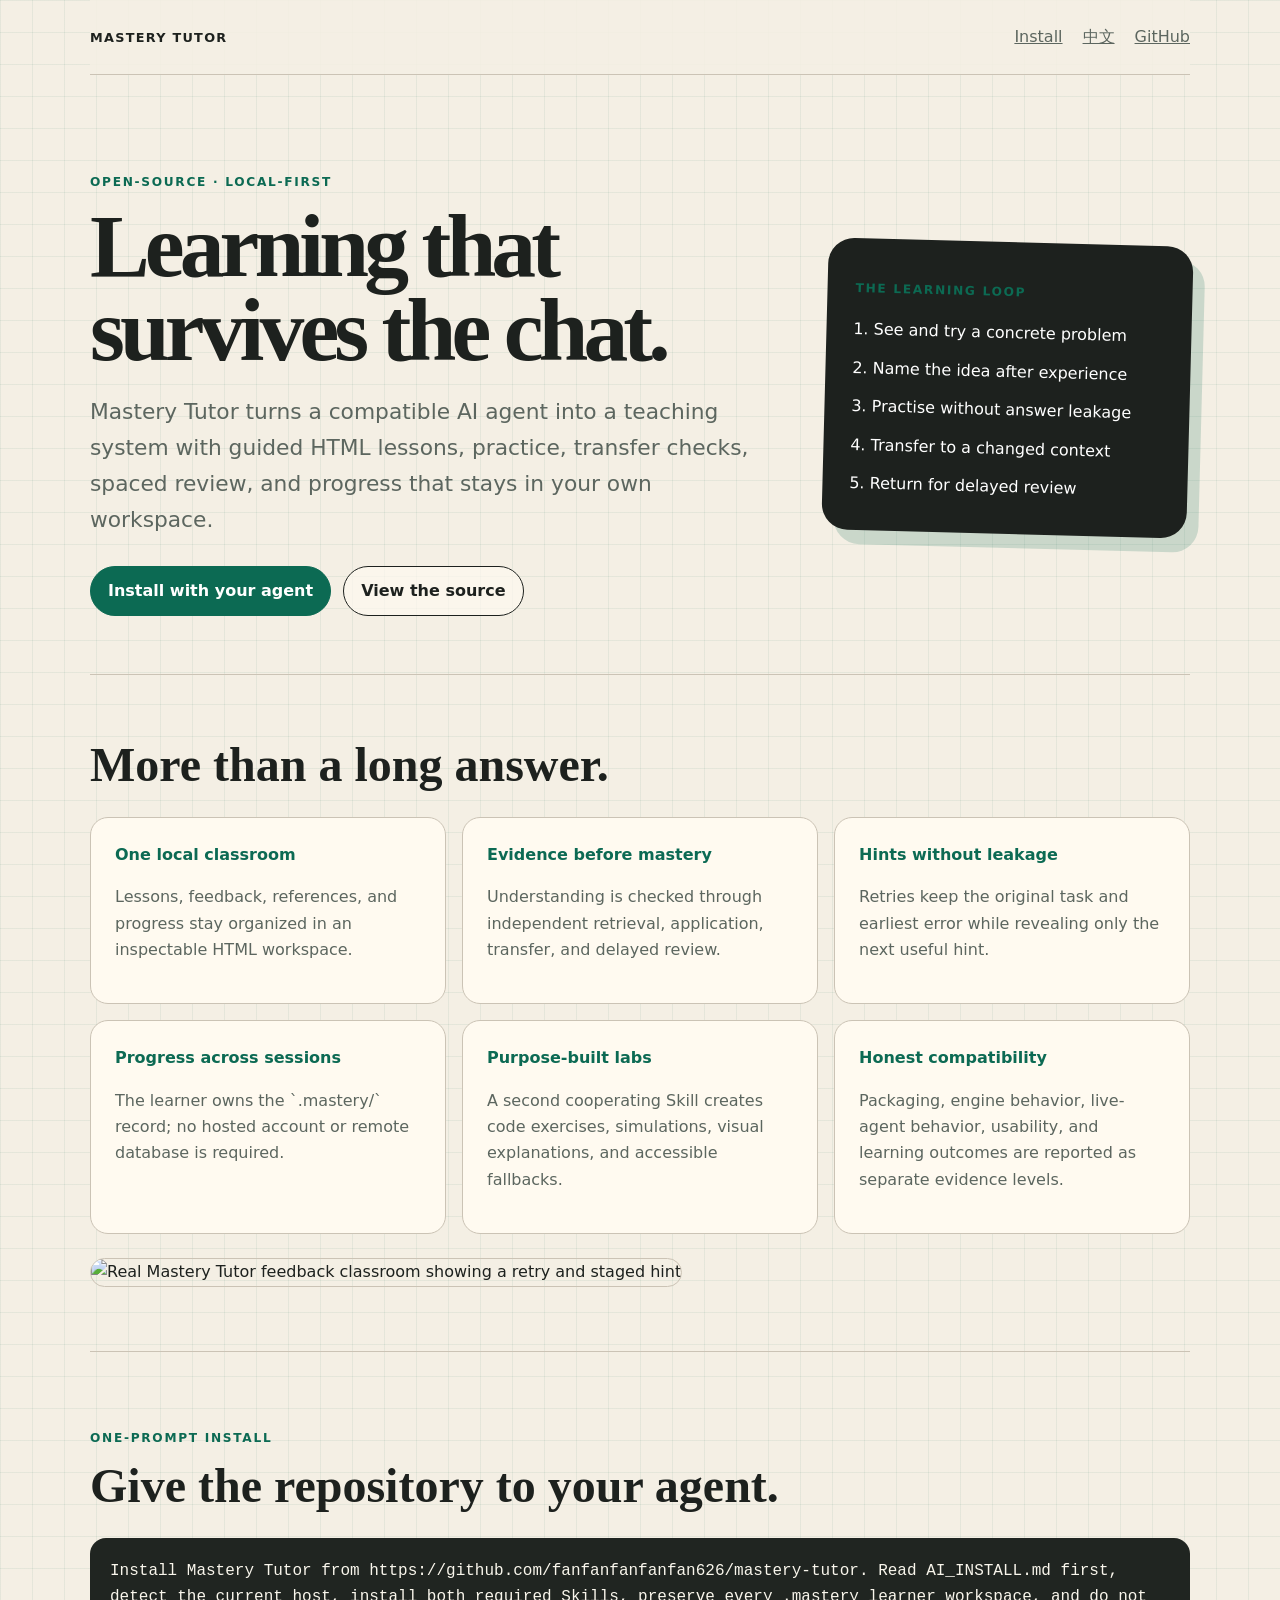
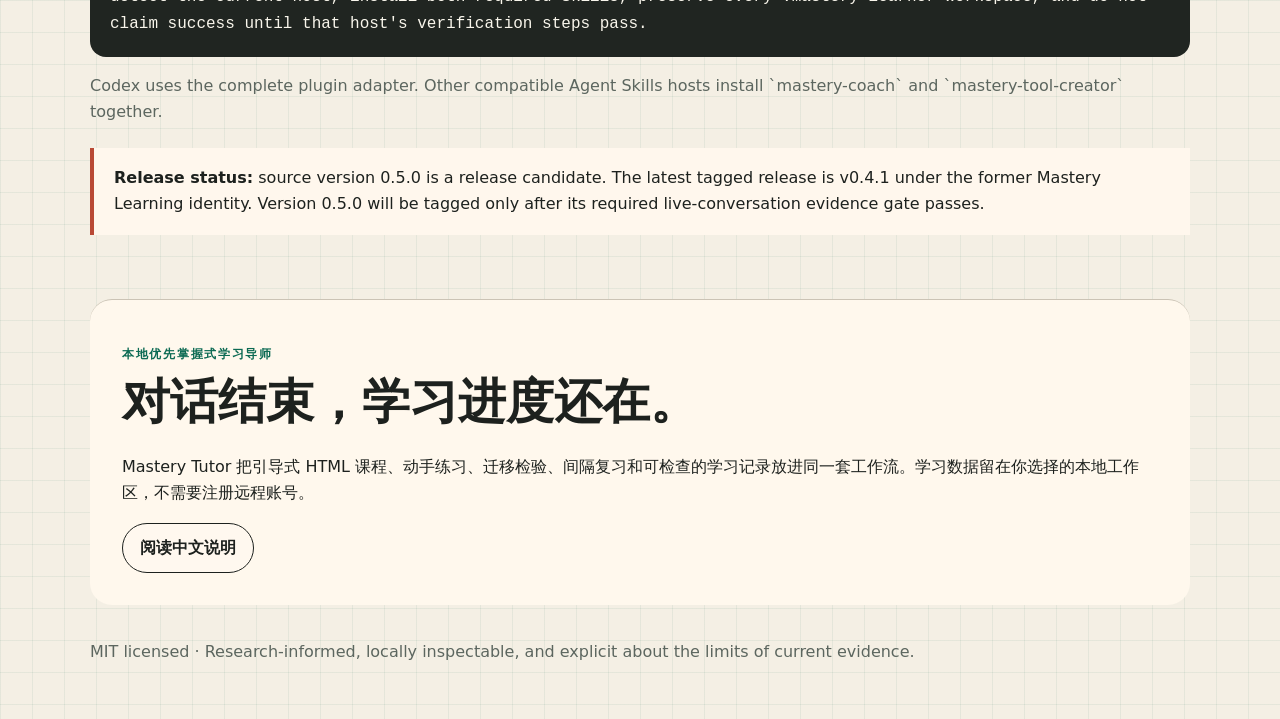
==== docs/index.html @ 9e98f25d "Improve public discovery safeguards" ====
<!doctype html>
<html lang="en">
<head>
  <meta charset="utf-8">
  <meta name="viewport" content="width=device-width, initial-scale=1">
  <meta name="description" content="Mastery Tutor is an open-source, local-first mastery learning system for AI agents with guided HTML lessons, hands-on practice, transfer checks, spaced review, and learner-owned progress.">
  <meta name="theme-color" content="#f4efe4">
  <meta property="og:type" content="website">
  <meta property="og:site_name" content="Mastery Tutor">
  <meta property="og:title" content="Mastery Tutor — Local-First Mastery Learning for AI Agents">
  <meta property="og:description" content="Turn a compatible AI agent into a tutor that teaches, checks transfer, schedules review, and keeps progress in your workspace.">
  <meta property="og:url" content="https://fanfanfanfanfan626.github.io/mastery-tutor/">
  <meta property="og:image" content="https://fanfanfanfanfan626.github.io/mastery-tutor/assets/classroom-feedback-real.png">
  <meta property="og:image:alt" content="Mastery Tutor lesson feedback showing a retry and staged hint">
  <meta name="twitter:card" content="summary_large_image">
  <meta name="twitter:title" content="Mastery Tutor — Local-First Mastery Learning for AI Agents">
  <meta name="twitter:description" content="Guided HTML lessons, hands-on practice, transfer checks, spaced review, and learner-owned local progress.">
  <meta name="twitter:image" content="https://fanfanfanfanfan626.github.io/mastery-tutor/assets/classroom-feedback-real.png">
  <link rel="canonical" href="https://fanfanfanfanfan626.github.io/mastery-tutor/">
  <title>Mastery Tutor — Local-First Mastery Learning for AI Agents</title>
  <script type="application/ld+json">
  {
    "@context": "https://schema.org",
    "@type": "SoftwareSourceCode",
    "name": "Mastery Tutor",
    "description": "A local-first mastery learning system for compatible AI agents.",
    "codeRepository": "https://github.com/fanfanfanfanfan626/mastery-tutor",
    "license": "https://opensource.org/license/mit",
    "programmingLanguage": ["Python", "Markdown", "HTML", "CSS"],
    "runtimePlatform": "Agent Skills hosts",
    "softwareVersion": "0.5.0 release candidate",
    "inLanguage": ["en", "zh-CN"]
  }
  </script>
  <style>
    :root { color-scheme:light; --paper:#f4efe4; --ink:#1d211e; --muted:#5c665f; --green:#0c6a53; --red:#b94935; --line:#cbc3b5; --card:#fffaf0; }
    * { box-sizing:border-box; }
    html { scroll-behavior:smooth; }
    body { margin:0; background:linear-gradient(90deg,rgba(22,111,84,.07) 1px,transparent 1px),linear-gradient(rgba(22,111,84,.07) 1px,transparent 1px),var(--paper); background-size:32px 32px; color:var(--ink); font:16px/1.65 ui-sans-serif,system-ui,-apple-system,"Segoe UI",sans-serif; }
    a { color:inherit; }
    .wrap { width:min(1100px,calc(100% - 40px)); margin:auto; }
    nav { display:flex; justify-content:space-between; align-items:center; padding:24px 0; border-bottom:1px solid var(--line); background:rgba(244,239,228,.88); }
    nav b { letter-spacing:.1em; text-transform:uppercase; font-size:.8rem; }
    nav div { display:flex; gap:20px; color:var(--muted); }
    header { padding:84px 0 58px; display:grid; grid-template-columns:1.3fr .7fr; gap:56px; align-items:center; }
    .eyebrow { color:var(--green); text-transform:uppercase; letter-spacing:.14em; font-size:.76rem; font-weight:850; }
    h1 { font:700 clamp(3rem,7vw,6.4rem)/.94 Georgia,serif; letter-spacing:-.055em; margin:.4rem 0 1.2rem; }
    .lede { color:var(--muted); font-size:clamp(1.08rem,2vw,1.36rem); }
    .actions { display:flex; flex-wrap:wrap; gap:12px; margin-top:28px; }
    .button { display:inline-block; text-decoration:none; border:1px solid var(--ink); border-radius:999px; padding:11px 17px; font-weight:760; background:rgba(255,250,240,.68); }
    .primary { background:var(--green); color:white; border-color:var(--green); }
    .loop { background:var(--ink); color:white; border-radius:26px; padding:28px; transform:rotate(1.5deg); box-shadow:12px 14px 0 rgba(12,106,83,.18); }
    .loop ol { padding-left:1.2rem; margin:.5rem 0 0; }
    .loop li { padding:6px 0; }
    section { border-top:1px solid var(--line); padding:64px 0; }
    h2 { font:650 clamp(2rem,4vw,3rem)/1.08 Georgia,serif; margin:0 0 26px; }
    .grid { display:grid; grid-template-columns:repeat(3,1fr); gap:16px; }
    article { background:var(--card); border:1px solid var(--line); padding:24px; border-radius:18px; }
    article b { color:var(--green); }
    article p,.muted { color:var(--muted); }
    pre { white-space:pre-wrap; overflow-wrap:anywhere; background:#202521; color:#f9f6ec; border-radius:16px; padding:20px; }
    .status { border-left:4px solid var(--red); background:#fff7ed; padding:17px 20px; margin-top:22px; }
    .shot { width:100%; border:1px solid var(--line); border-radius:18px; margin-top:24px; }
    .cn { background:#fff8ed; border-radius:22px; padding:32px; }
    footer { padding:34px 0 54px; color:var(--muted); }
    @media(max-width:820px){header{grid-template-columns:1fr}.grid{grid-template-columns:1fr}.loop{transform:none}nav div{display:none}}
  </style>
</head>
<body>
  <div class="wrap">
    <nav><b>Mastery Tutor</b><div><a href="#install">Install</a><a href="#中文">中文</a><a href="https://github.com/fanfanfanfanfan626/mastery-tutor">GitHub</a></div></nav>
    <header>
      <div>
        <p class="eyebrow">Open-source · local-first</p>
        <h1>Learning that survives the chat.</h1>
        <p class="lede">Mastery Tutor turns a compatible AI agent into a teaching system with guided HTML lessons, practice, transfer checks, spaced review, and progress that stays in your own workspace.</p>
        <div class="actions"><a class="button primary" href="#install">Install with your agent</a><a class="button" href="https://github.com/fanfanfanfanfan626/mastery-tutor">View the source</a></div>
      </div>
      <aside class="loop"><p class="eyebrow">The learning loop</p><ol><li>See and try a concrete problem</li><li>Name the idea after experience</li><li>Practise without answer leakage</li><li>Transfer to a changed context</li><li>Return for delayed review</li></ol></aside>
    </header>
    <section>
      <h2>More than a long answer.</h2>
      <div class="grid">
        <article><b>One local classroom</b><p>Lessons, feedback, references, and progress stay organized in an inspectable HTML workspace.</p></article>
        <article><b>Evidence before mastery</b><p>Understanding is checked through independent retrieval, application, transfer, and delayed review.</p></article>
        <article><b>Hints without leakage</b><p>Retries keep the original task and earliest error while revealing only the next useful hint.</p></article>
        <article><b>Progress across sessions</b><p>The learner owns the `.mastery/` record; no hosted account or remote database is required.</p></article>
        <article><b>Purpose-built labs</b><p>A second cooperating Skill creates code exercises, simulations, visual explanations, and accessible fallbacks.</p></article>
        <article><b>Honest compatibility</b><p>Packaging, engine behavior, live-agent behavior, usability, and learning outcomes are reported as separate evidence levels.</p></article>
      </div>
      <img class="shot" src="assets/classroom-feedback-real.png" alt="Real Mastery Tutor feedback classroom showing a retry and staged hint">
    </section>
    <section id="install">
      <p class="eyebrow">One-prompt install</p>
      <h2>Give the repository to your agent.</h2>
      <pre>Install Mastery Tutor from https://github.com/fanfanfanfanfan626/mastery-tutor. Read AI_INSTALL.md first, detect the current host, install both required Skills, preserve every .mastery learner workspace, and do not claim success until that host's verification steps pass.</pre>
      <p class="muted">Codex uses the complete plugin adapter. Other compatible Agent Skills hosts install `mastery-coach` and `mastery-tool-creator` together.</p>
      <div class="status"><b>Release status:</b> source version 0.5.0 is a release candidate. The latest tagged release is v0.4.1 under the former Mastery Learning identity. Version 0.5.0 will be tagged only after its required live-conversation evidence gate passes.</div>
    </section>
    <section id="中文" class="cn" lang="zh-CN">
      <p class="eyebrow">本地优先掌握式学习导师</p>
      <h2>对话结束，学习进度还在。</h2>
      <p>Mastery Tutor 把引导式 HTML 课程、动手练习、迁移检验、间隔复习和可检查的学习记录放进同一套工作流。学习数据留在你选择的本地工作区，不需要注册远程账号。</p>
      <a class="button" href="https://github.com/fanfanfanfanfan626/mastery-tutor/blob/main/README.zh-CN.md">阅读中文说明</a>
    </section>
    <footer>MIT licensed · Research-informed, locally inspectable, and explicit about the limits of current evidence.</footer>
  </div>
</body>
</html>
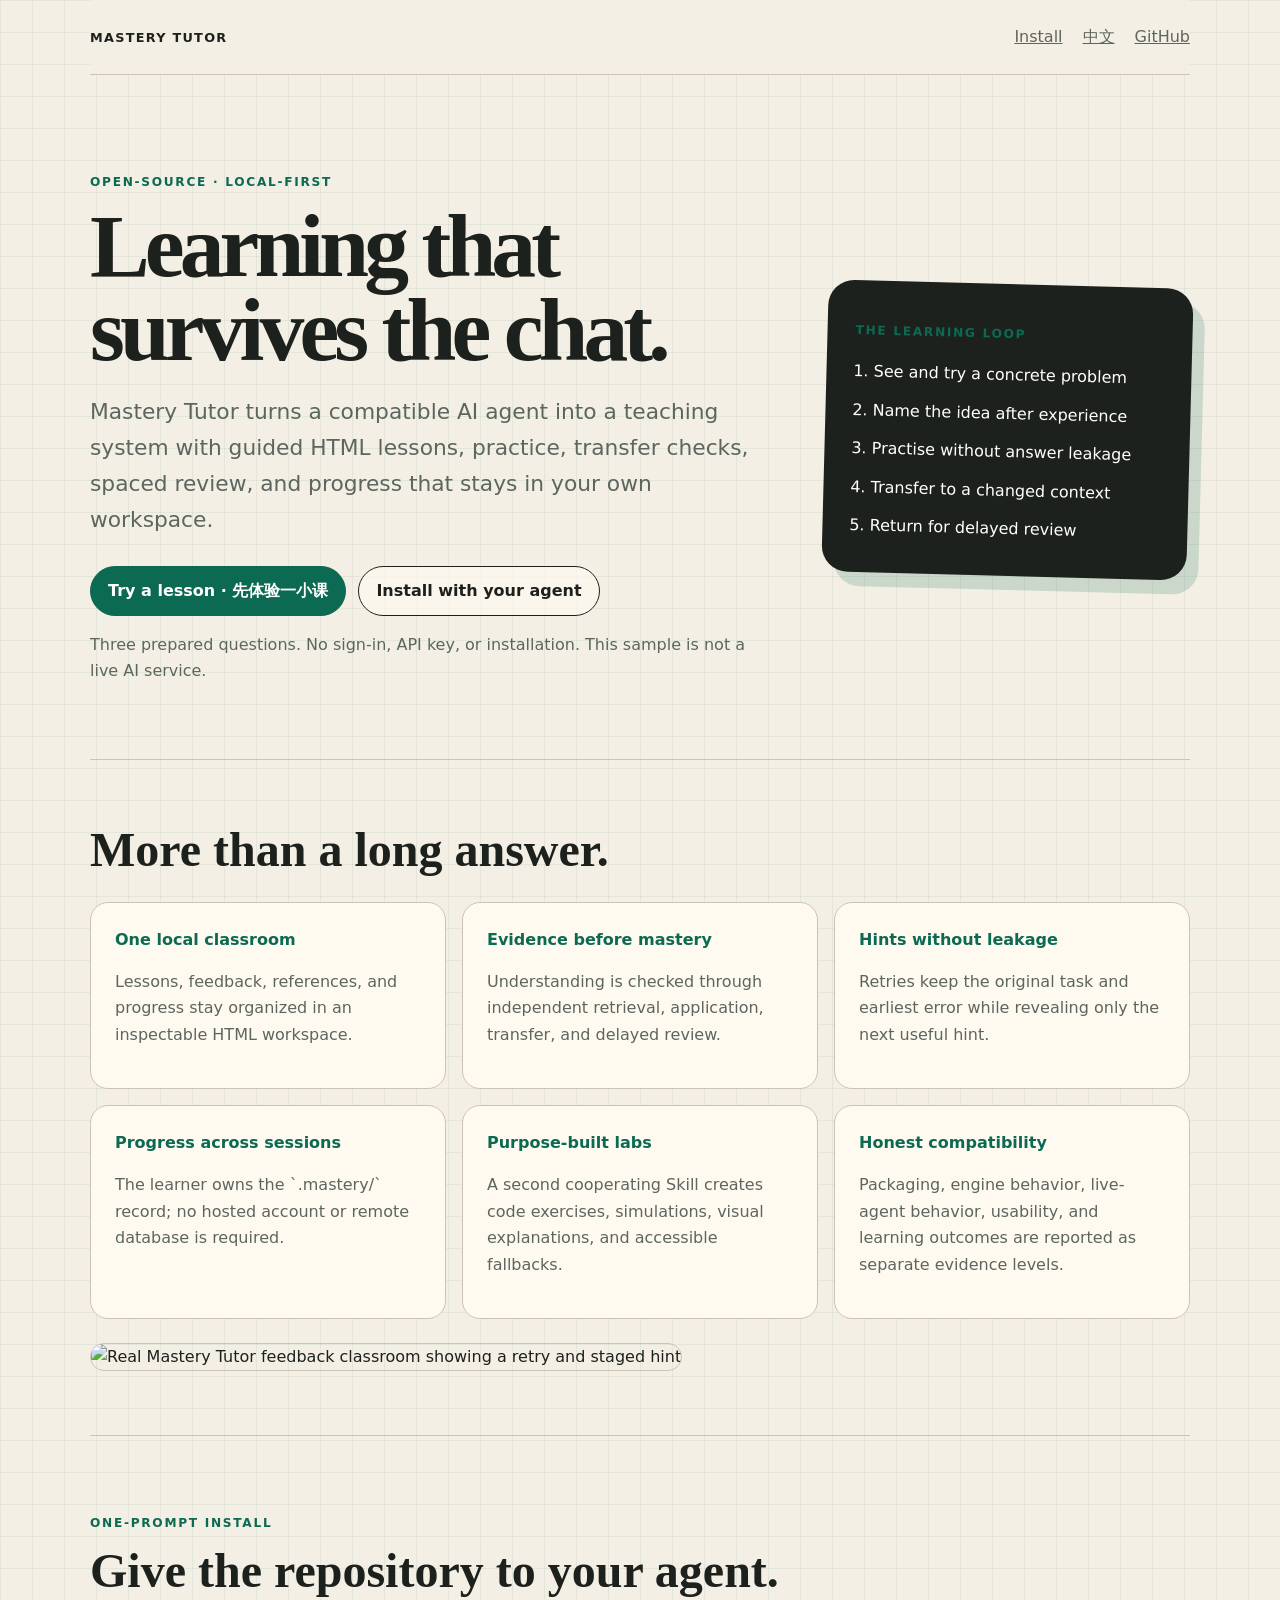
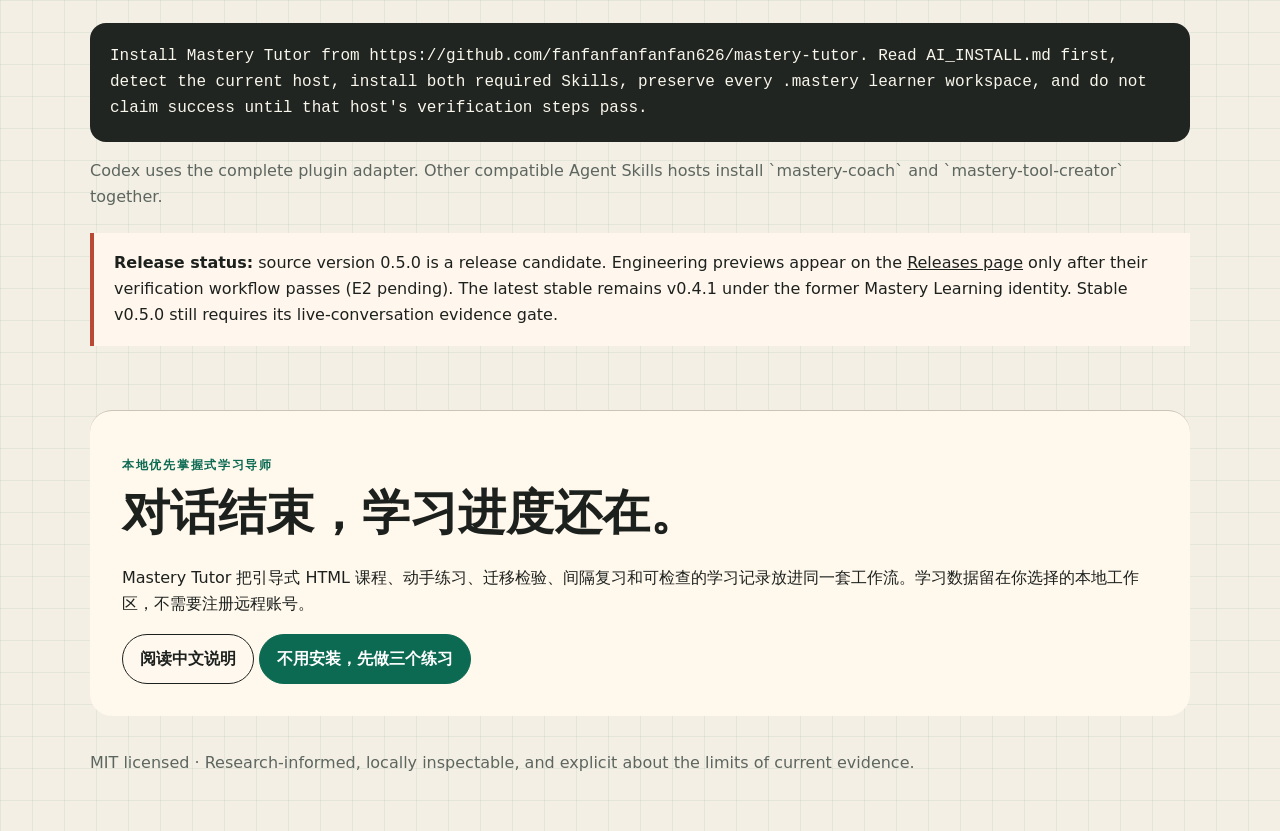
==== commit 64298c46: "Make first use testable and publish gated engineering previews" ====
--- a/docs/index.html
+++ b/docs/index.html
@@ -74,7 +74,8 @@
         <p class="eyebrow">Open-source · local-first</p>
         <h1>Learning that survives the chat.</h1>
         <p class="lede">Mastery Tutor turns a compatible AI agent into a teaching system with guided HTML lessons, practice, transfer checks, spaced review, and progress that stays in your own workspace.</p>
-        <div class="actions"><a class="button primary" href="#install">Install with your agent</a><a class="button" href="https://github.com/fanfanfanfanfan626/mastery-tutor">View the source</a></div>
+        <div class="actions"><a class="button primary" href="demo.html">Try a lesson · 先体验一小课</a><a class="button" href="#install">Install with your agent</a></div>
+        <p class="muted">Three prepared questions. No sign-in, API key, or installation. This sample is not a live AI service.</p>
       </div>
       <aside class="loop"><p class="eyebrow">The learning loop</p><ol><li>See and try a concrete problem</li><li>Name the idea after experience</li><li>Practise without answer leakage</li><li>Transfer to a changed context</li><li>Return for delayed review</li></ol></aside>
     </header>
@@ -95,13 +96,14 @@
       <h2>Give the repository to your agent.</h2>
       <pre>Install Mastery Tutor from https://github.com/fanfanfanfanfan626/mastery-tutor. Read AI_INSTALL.md first, detect the current host, install both required Skills, preserve every .mastery learner workspace, and do not claim success until that host's verification steps pass.</pre>
       <p class="muted">Codex uses the complete plugin adapter. Other compatible Agent Skills hosts install `mastery-coach` and `mastery-tool-creator` together.</p>
-      <div class="status"><b>Release status:</b> source version 0.5.0 is a release candidate. The latest tagged release is v0.4.1 under the former Mastery Learning identity. Version 0.5.0 will be tagged only after its required live-conversation evidence gate passes.</div>
+      <div class="status"><b>Release status:</b> source version 0.5.0 is a release candidate. Engineering previews appear on the <a href="https://github.com/fanfanfanfanfan626/mastery-tutor/releases">Releases page</a> only after their verification workflow passes (E2 pending). The latest stable remains v0.4.1 under the former Mastery Learning identity. Stable v0.5.0 still requires its live-conversation evidence gate.</div>
     </section>
     <section id="中文" class="cn" lang="zh-CN">
       <p class="eyebrow">本地优先掌握式学习导师</p>
       <h2>对话结束，学习进度还在。</h2>
       <p>Mastery Tutor 把引导式 HTML 课程、动手练习、迁移检验、间隔复习和可检查的学习记录放进同一套工作流。学习数据留在你选择的本地工作区，不需要注册远程账号。</p>
       <a class="button" href="https://github.com/fanfanfanfanfan626/mastery-tutor/blob/main/README.zh-CN.md">阅读中文说明</a>
+      <a class="button primary" href="demo.html">不用安装，先做三个练习</a>
     </section>
     <footer>MIT licensed · Research-informed, locally inspectable, and explicit about the limits of current evidence.</footer>
   </div>
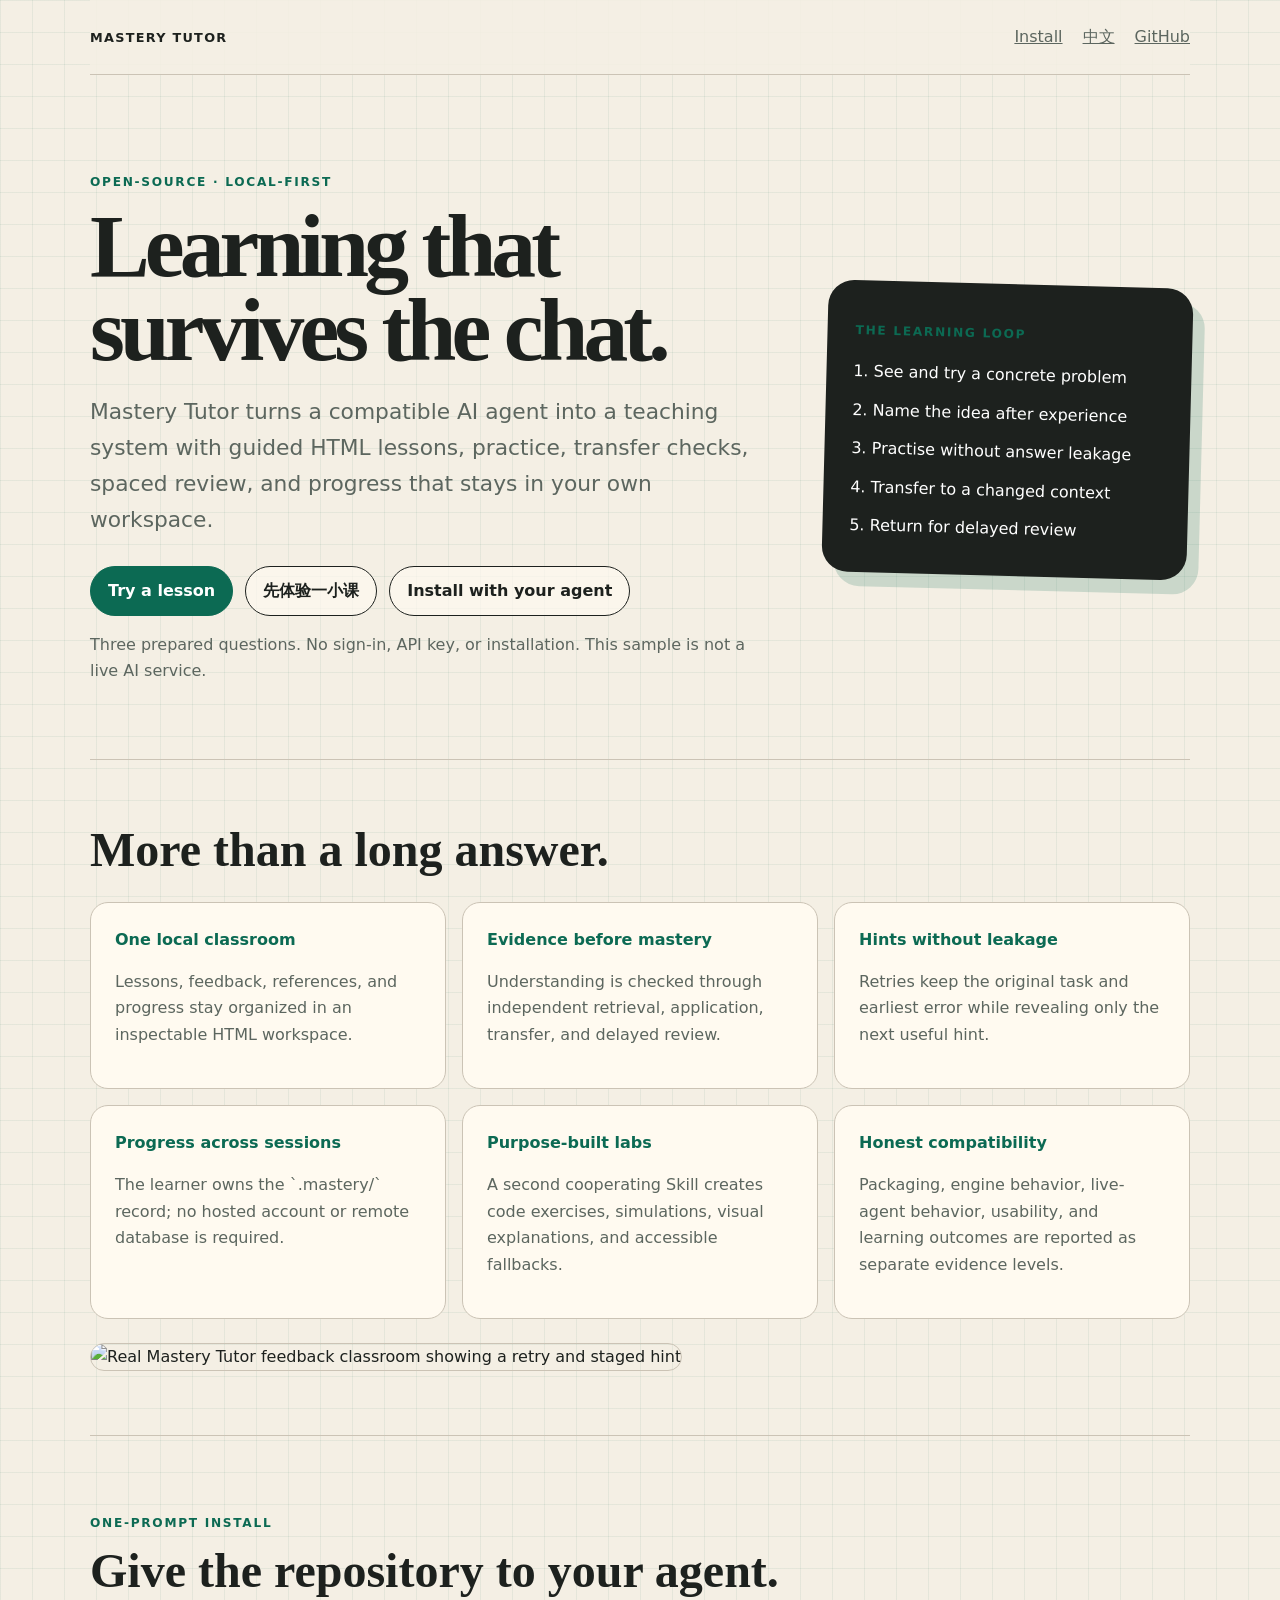
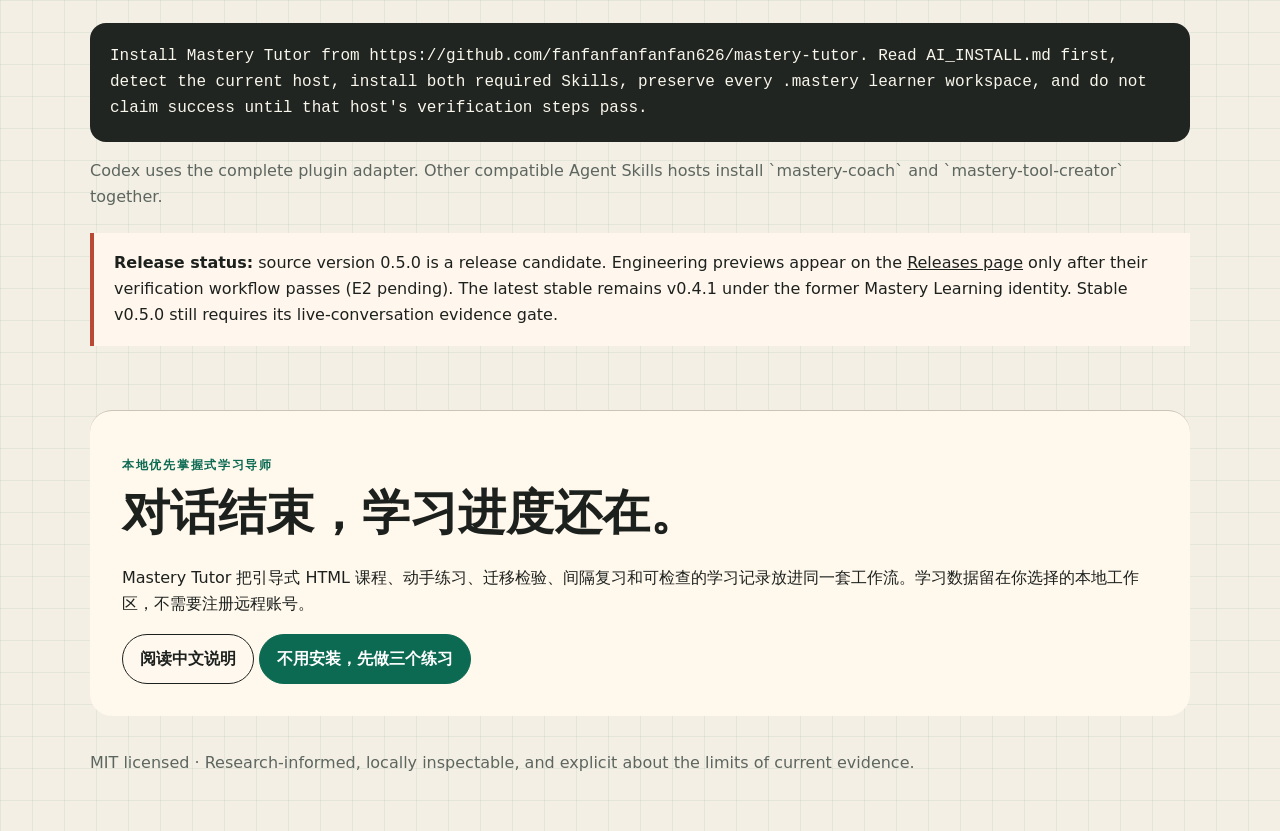
==== commit 67272f8f: "Recover interrupted portable installs and improve bilingual first use" ====
--- a/docs/index.html
+++ b/docs/index.html
@@ -74,7 +74,7 @@
         <p class="eyebrow">Open-source · local-first</p>
         <h1>Learning that survives the chat.</h1>
         <p class="lede">Mastery Tutor turns a compatible AI agent into a teaching system with guided HTML lessons, practice, transfer checks, spaced review, and progress that stays in your own workspace.</p>
-        <div class="actions"><a class="button primary" href="demo.html">Try a lesson · 先体验一小课</a><a class="button" href="#install">Install with your agent</a></div>
+        <div class="actions"><a class="button primary" href="demo.en.html">Try a lesson</a><a class="button" href="demo.html" lang="zh-CN">先体验一小课</a><a class="button" href="#install">Install with your agent</a></div>
         <p class="muted">Three prepared questions. No sign-in, API key, or installation. This sample is not a live AI service.</p>
       </div>
       <aside class="loop"><p class="eyebrow">The learning loop</p><ol><li>See and try a concrete problem</li><li>Name the idea after experience</li><li>Practise without answer leakage</li><li>Transfer to a changed context</li><li>Return for delayed review</li></ol></aside>
